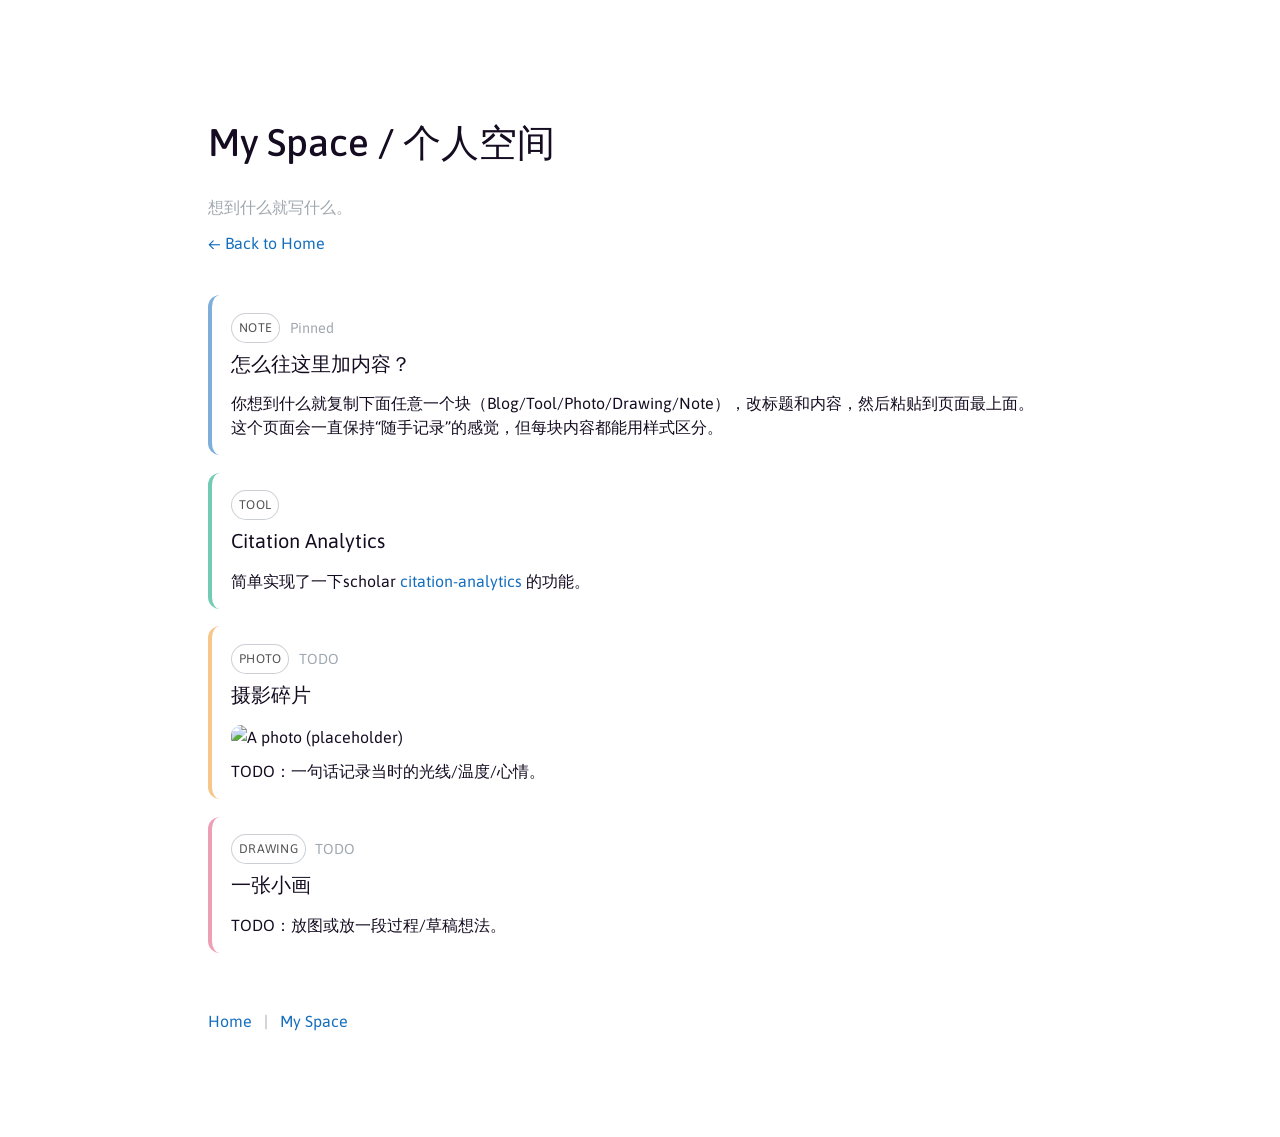
==== space.html @ 48bf3adc "update" ====
<!DOCTYPE HTML>
<html>
  <head>
    <title>My Space | 个人空间</title>
    <meta charset="utf-8" />
    <meta name="viewport" content="width=1000">

    <link rel="stylesheet" href="style.css">
    <link rel="preconnect" href="https://fonts.googleapis.com">
    <link rel="preconnect" href="https://fonts.gstatic.com" crossorigin>
    <link href="https://fonts.googleapis.com/css2?family=Asap:ital,wght@0,100;0,200;0,300;0,400;0,500;0,600;0,700;1,100;1,200;1,300;1,400;1,500;1,600;1,700&display=swap" rel="stylesheet">
  </head>

  <body id="body" class="space-page">
    <div id="main">
      <div class="space-header">
        <div>
          <h1>My Space / 个人空间</h1>
          <p class="space-subtitle">
            想到什么就写什么。
          </p>
          <p class="space-nav">
            <a href="index.html">← Back to Home</a>
          </p>
        </div>
      </div>

      <div class="space-stream">
        <!--
          用法（复制一块往下贴就行）：
          <section class="space-block is-note|is-blog|is-tool|is-photo|is-drawing">
            <div class="space-meta">
              <span class="space-pill">标签</span>
              <span class="space-date">2026-03-17</span>
            </div>
            <h2>标题</h2>
            <p>内容...</p>
          </section>
        -->

        <section class="space-block is-note">
          <div class="space-meta">
            <span class="space-pill">NOTE</span>
            <span class="space-date">Pinned</span>
          </div>
          <h2>怎么往这里加内容？</h2>
          <p>
            你想到什么就复制下面任意一个块（Blog/Tool/Photo/Drawing/Note），改标题和内容，然后粘贴到页面最上面。
            这个页面会一直保持“随手记录”的感觉，但每块内容都能用样式区分。
          </p>
        </section>
<!-- 
        <section class="space-block is-blog">
          <div class="space-meta">
            <span class="space-pill">BLOG</span>
            <span class="space-date">TODO</span>
          </div>
          <h2>第一篇：我为什么做这个“个人空间”</h2>
          <p>TODO：写几句动机、想记录什么、不想变成什么。</p>
        </section> -->

        <section class="space-block is-tool">
          <div class="space-meta">
            <span class="space-pill">TOOL</span>
          </div>
          <h2>Citation Analytics</h2>
          <p>
            简单实现了一下scholar <a href="html/citation-analytics.html">citation-analytics</a> 的功能。
          </p>
        </section>

        <section class="space-block is-photo">
          <div class="space-meta">
            <span class="space-pill">PHOTO</span>
            <span class="space-date">TODO</span>
          </div>
          <h2>摄影碎片</h2>
          <div class="space-media">
            <img src="" alt="A photo (placeholder)">
          </div>
          <p>TODO：一句话记录当时的光线/温度/心情。</p>
        </section>

        <section class="space-block is-drawing">
          <div class="space-meta">
            <span class="space-pill">DRAWING</span>
            <span class="space-date">TODO</span>
          </div>
          <h2>一张小画</h2>
          <p>TODO：放图或放一段过程/草稿想法。</p>
        </section>
      </div>

      <div id="footer" style="position: static; margin-top: 3em;">
        <div>
          <a href="index.html">Home</a> &nbsp;&nbsp;|&nbsp;&nbsp;
          <a href="space.html">My Space</a>
        </div>
      </div>
    </div>
  </body>
</html>
---- style.css ----
/* CSS Reset: http://meyerweb.com/eric/tools/css/reset */

html, body, div, span, applet, object, iframe,
h1, h2, h3, h4, h5, h6, p, blockquote, pre,
a, abbr, acronym, address, big, cite, code,
del, dfn, em, img, ins, kbd, q, s, samp,
small, strike, strong, sub, sup, tt, var,
b, u, i, center,
dl, dt, dd, ol, ul, li,
fieldset, form, label, legend,
table, caption, tbody, tfoot, thead, tr, th, td,
article, aside, canvas, details, embed, 
figure, figcaption, footer, header, hgroup, 
menu, nav, output, ruby, section, summary,
time, mark, audio, video {
  margin: 0;
  padding: 0;
  border: 0;
  font-size: 100%;
  font: inherit;
  vertical-align: baseline;
}
/* HTML5 display-role reset for older browsers */
article, aside, details, figcaption, figure, 
footer, header, hgroup, menu, nav, section {
  display: block;
}
body {
  line-height: 1;
}
ol, ul {
  list-style: none;
}
blockquote, q {
  quotes: none;
}
blockquote:before, blockquote:after,
q:before, q:after {
  content: '';
  content: none;
}
table {
  border-collapse: collapse;
  border-spacing: 0;
}

/**************************************************/

#body{
  font-family: 'Asap', roboto, sans-serif;
  font-size: 1em;
  line-height: 1.5em;
  color: #150c21;
}

#main {
  width: 54em;
  margin: 0px auto;
  position: relative;
  min-height: 100vh;
}

a {
  text-decoration: none;
  color: rgb(20, 110, 190);
}

a:hover {
  text-decoration: none;
  border-bottom: 1px solid rgb(20, 110, 190);
}

i {
  font-style: italic;
}

b {
  font-weight: 700;
}

h1 {
  font-size: 2.4em;
  line-height: 2.4em;
  font-weight: 500;
}

/**************************************************/
/* Profile image and description. */

#intro {
  padding-top: 6em;
  display: flex;
}

#intro-text {
  width: 40em;
  float: left;
}

#intro-image {
  margin: 2.7em 0 0 2em;
  width: 12em;
  height: 12em;
  float: left;
  overflow: hidden;
  border-radius: 1em;
}

#intro-image img {
  width: 12em;
}

#intro-image a:hover {
  border-bottom: none;
}

#intro-image a img {
  transition: transform 160ms ease, filter 160ms ease;
}

#intro-image a:hover img {
  transform: scale(1.02);
  filter: saturate(1.05);
}

/**************************************************/
/* Section buttons. */

#menu {
  display: flex;
}

.menu-item {
  float: left;
  margin-right: 2em;
}

h2 {
  font-size: 1.6em;
  line-height: 2.4em;
  margin-top: 0.5em;
  color: #a0a8b0;
}

.selected h2 {
  color: #150c21;
}

.button {
  display: inline-block;
  cursor: pointer;
  border: none;
  background: none;
  color: #a0a8b0;
  font-size: 1.6em;
  line-height: 2.4em;
  margin-top: 0.5em;
  margin-right: 1em;
  float: left;
  padding: 0;
}

.button:hover {
  color: #150c21;
}

.button:active,
.button.is-checked {
  color: #150c21;
}

.button-group:after {
  content: '';
  display: block;
  clear: both;
}

/**************************************************/
/* Isotope grid list of items. */

.grid {
  padding-bottom: 6em;
}

/* clear fix */
.grid:after {
  content: '';
  display: block;
  clear: both;
}

.description {
  margin-bottom: 1em;
}

.list-item {
  width: 100%;
  line-height: 1em;
  margin-top: 1em;
}

.list-item p.date {
  display: inline-block;
  width: 3em;
  color: #a0a8b0;
}


/**************************************************/
/* Gallery of 3 preview videos. */

.previews {
  display: grid;
  grid-template-columns: repeat(3, 1fr);
  gap: 10px;
  grid-auto-rows: minmax(100px, auto);
  height: 12.5em;
}

.previews video {
  border-radius: 5px;
}

.previews a:hover {
  border: none;
}

.preview1 {
  grid-column: 1;
  width: 100%;
}
.preview2 {
  grid-column: 2;
  width: 100%;
}
.preview3 {
  grid-column: 3;
  width: 100%;
}

/* .list-item.hobby {
  line-height: 1.8em;   
  margin-bottom: 10px;  
  /* width: 80%;   
} */

.rank, .inst {
  font-style: italic;
  color: #555;
  margin-left: 0.3em;
}

/**************************************************/
/* Buttons for showing more or less highlights. */

.toggle-button {
  margin-top: 1em;
}

.toggle-button a {
  color: #a0a8b0;
}

.toggle-button a:hover {
  color: rgb(20, 110, 190);
}

/**************************************************/
/* Publication details (thumbnail media, title, and description). */

.thumbnail {
/*  width: 21%;*/
  width: 18%;
  float: left;
  margin-right: 2%;
}

.thumbnail:hover {
  border-bottom: none;
}

.thumbnail img {
  margin-top: 0.4em;
  border-radius: 5px;
  width: 100%;
  height: 100%;
}

.thumbnail video {
  margin-top: 0.4em;
  border-radius: 5px;
  width: 100%;
  height: 100%;
}

h3 {
  font-size: 1em;
  line-height: 1.5em;
}

h3 a {
  color: #150c21;
}

h3 a:hover {
  color: rgb(20, 110, 190);
}

.publication {
  margin-bottom: 0.5em;
}

.publication strong {
  font-weight: 500;
  color: #000;   /* 或者用更深的颜色，突出显示 */
  text-decoration: underline; /* 下划线 */
  text-underline-offset: 2px;
}

.publication p {
  font-size: 1em;
  line-height: 1.5em;
  color: #a0a8b0;
}

.project-description {
  width: 80%;
  float: left;
}

/**************************************************/
/* Subtle footer at the bottom of the page. */

#footer {
  color: #a0a8b0;
  position: absolute;
  bottom: 0;
  line-height: 2.5em;
}

/**************************************************/
/* Personal space page */

.space-page #main {
  padding-top: 6em;
  padding-bottom: 6em;
}

.space-header {
  display: flex;
  justify-content: space-between;
  align-items: flex-start;
  gap: 2em;
  margin-bottom: 2.5em;
}

.space-subtitle {
  margin-top: 0.4em;
  color: #a0a8b0;
}

.space-nav {
  margin-top: 0.8em;
}

.space-avatar {
  width: 7.5em;
  height: 7.5em;
  overflow: hidden;
  border-radius: 1em;
  flex: 0 0 auto;
}

.space-avatar img {
  width: 100%;
  height: 100%;
  object-fit: cover;
}

.space-grid {
  display: grid;
  grid-template-columns: 1fr 1fr;
  gap: 1.25em;
}

.space-card {
  border: 1px solid rgba(160, 168, 176, 0.35);
  border-radius: 12px;
  padding: 1.2em 1.2em 1.1em;
  background: rgba(255, 255, 255, 0.7);
}

.space-card h2 {
  margin-top: 0;
}

.space-list {
  margin-top: 0.4em;
}

.space-list li {
  line-height: 1.6em;
  margin-top: 0.55em;
  color: #150c21;
}

.space-tag {
  display: inline-block;
  font-size: 0.8em;
  line-height: 1.2em;
  padding: 0.15em 0.45em;
  border-radius: 999px;
  border: 1px solid rgba(160, 168, 176, 0.6);
  color: #555;
  margin-right: 0.5em;
}

/* Stream-style blocks (freeform add-as-you-think layout) */

.space-stream {
  display: block;
  margin-top: 1.2em;
}

.space-block {
  border-left: 4px solid rgba(160, 168, 176, 0.45);
  background: rgba(255, 255, 255, 0.75);
  border-radius: 12px;
  padding: 1.1em 1.2em 1em;
  margin-top: 1.1em;
}

.space-block h2 {
  margin-top: 0.15em;
  font-size: 1.25em;
  line-height: 1.8em;
  color: #150c21;
}

.space-block p {
  color: #150c21;
  margin-top: 0.6em;
}

.space-meta {
  display: flex;
  align-items: center;
  gap: 0.6em;
  color: #a0a8b0;
}

.space-pill {
  display: inline-block;
  font-size: 0.78em;
  letter-spacing: 0.02em;
  padding: 0.15em 0.55em;
  border-radius: 999px;
  border: 1px solid rgba(160, 168, 176, 0.55);
  color: #555;
  background: rgba(255, 255, 255, 0.65);
}

.space-date {
  font-size: 0.9em;
}

.space-media {
  margin-top: 0.8em;
}

.space-media img {
  width: 100%;
  max-height: 22em;
  object-fit: cover;
  border-radius: 10px;
}

/* Variants: subtle color identity per content type */

.space-block.is-note {
  border-left-color: rgba(20, 110, 190, 0.55);
}

.space-block.is-blog {
  border-left-color: rgba(120, 90, 200, 0.55);
}

.space-block.is-tool {
  border-left-color: rgba(0, 160, 120, 0.55);
}

.space-block.is-photo {
  border-left-color: rgba(240, 160, 60, 0.6);
}

.space-block.is-drawing {
  border-left-color: rgba(220, 80, 120, 0.55);
}
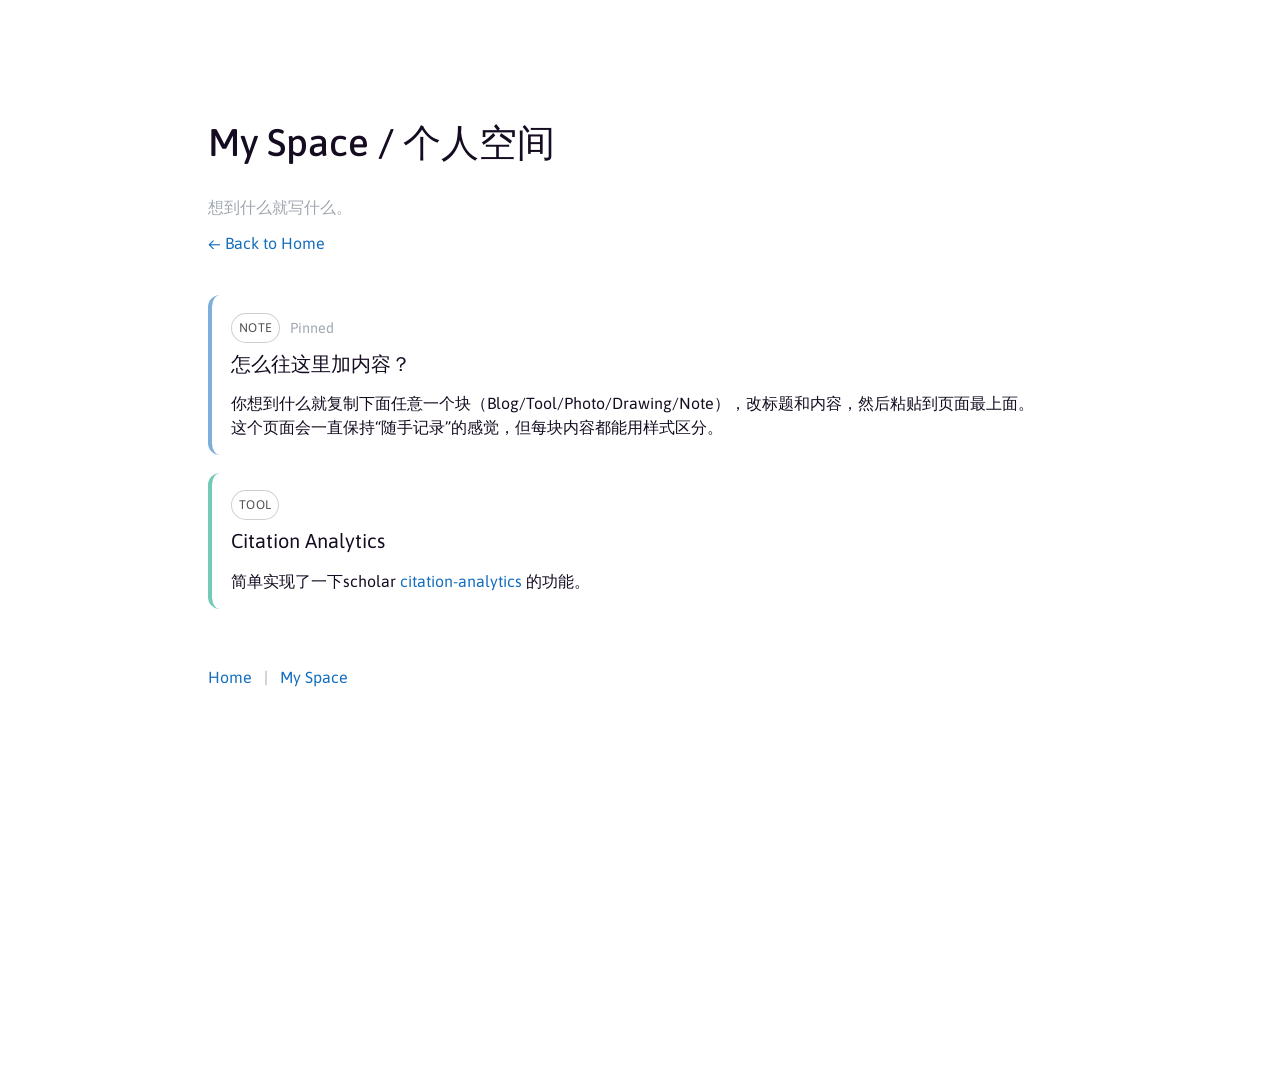
==== commit 787fe79c: "update" ====
--- a/space.html
+++ b/space.html
@@ -69,7 +69,7 @@
           </p>
         </section>
 
-        <section class="space-block is-photo">
+        <!-- <section class="space-block is-photo">
           <div class="space-meta">
             <span class="space-pill">PHOTO</span>
             <span class="space-date">TODO</span>
@@ -89,7 +89,7 @@
           <h2>一张小画</h2>
           <p>TODO：放图或放一段过程/草稿想法。</p>
         </section>
-      </div>
+      </div> -->
 
       <div id="footer" style="position: static; margin-top: 3em;">
         <div>
